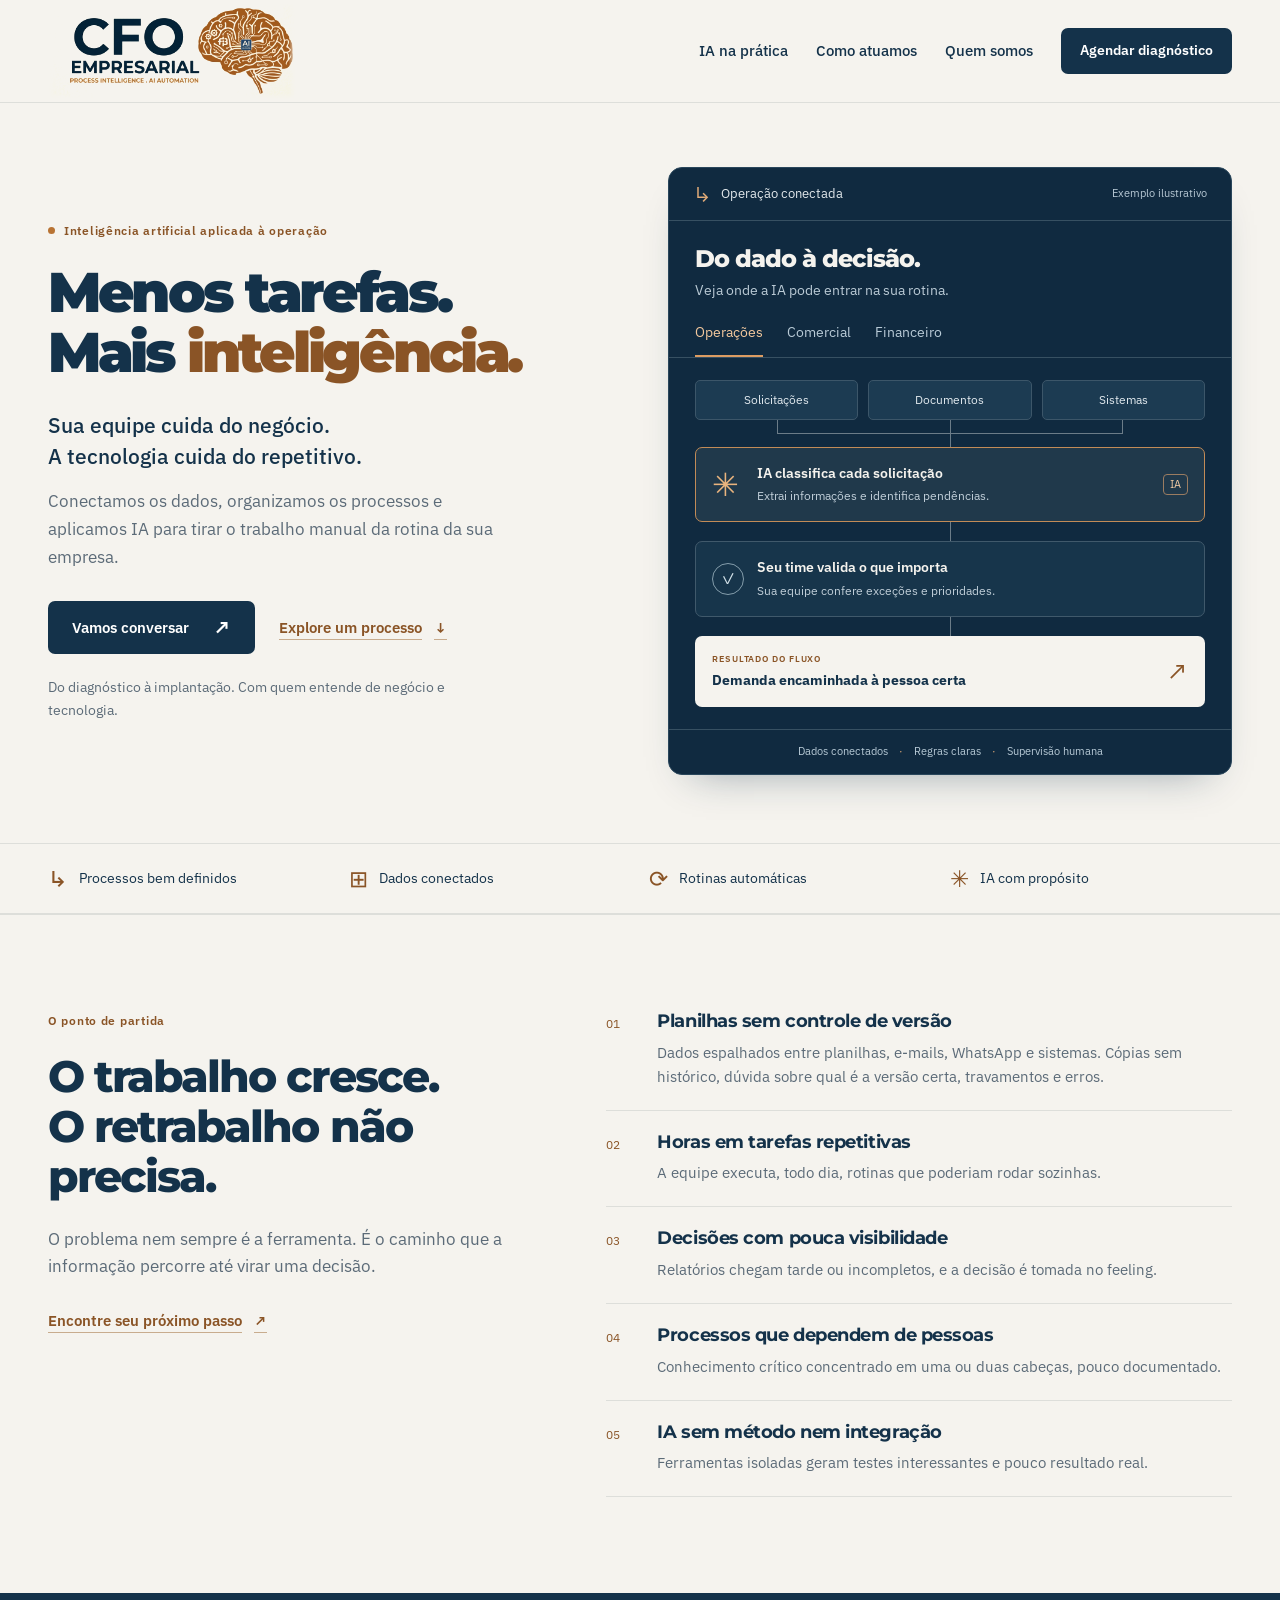
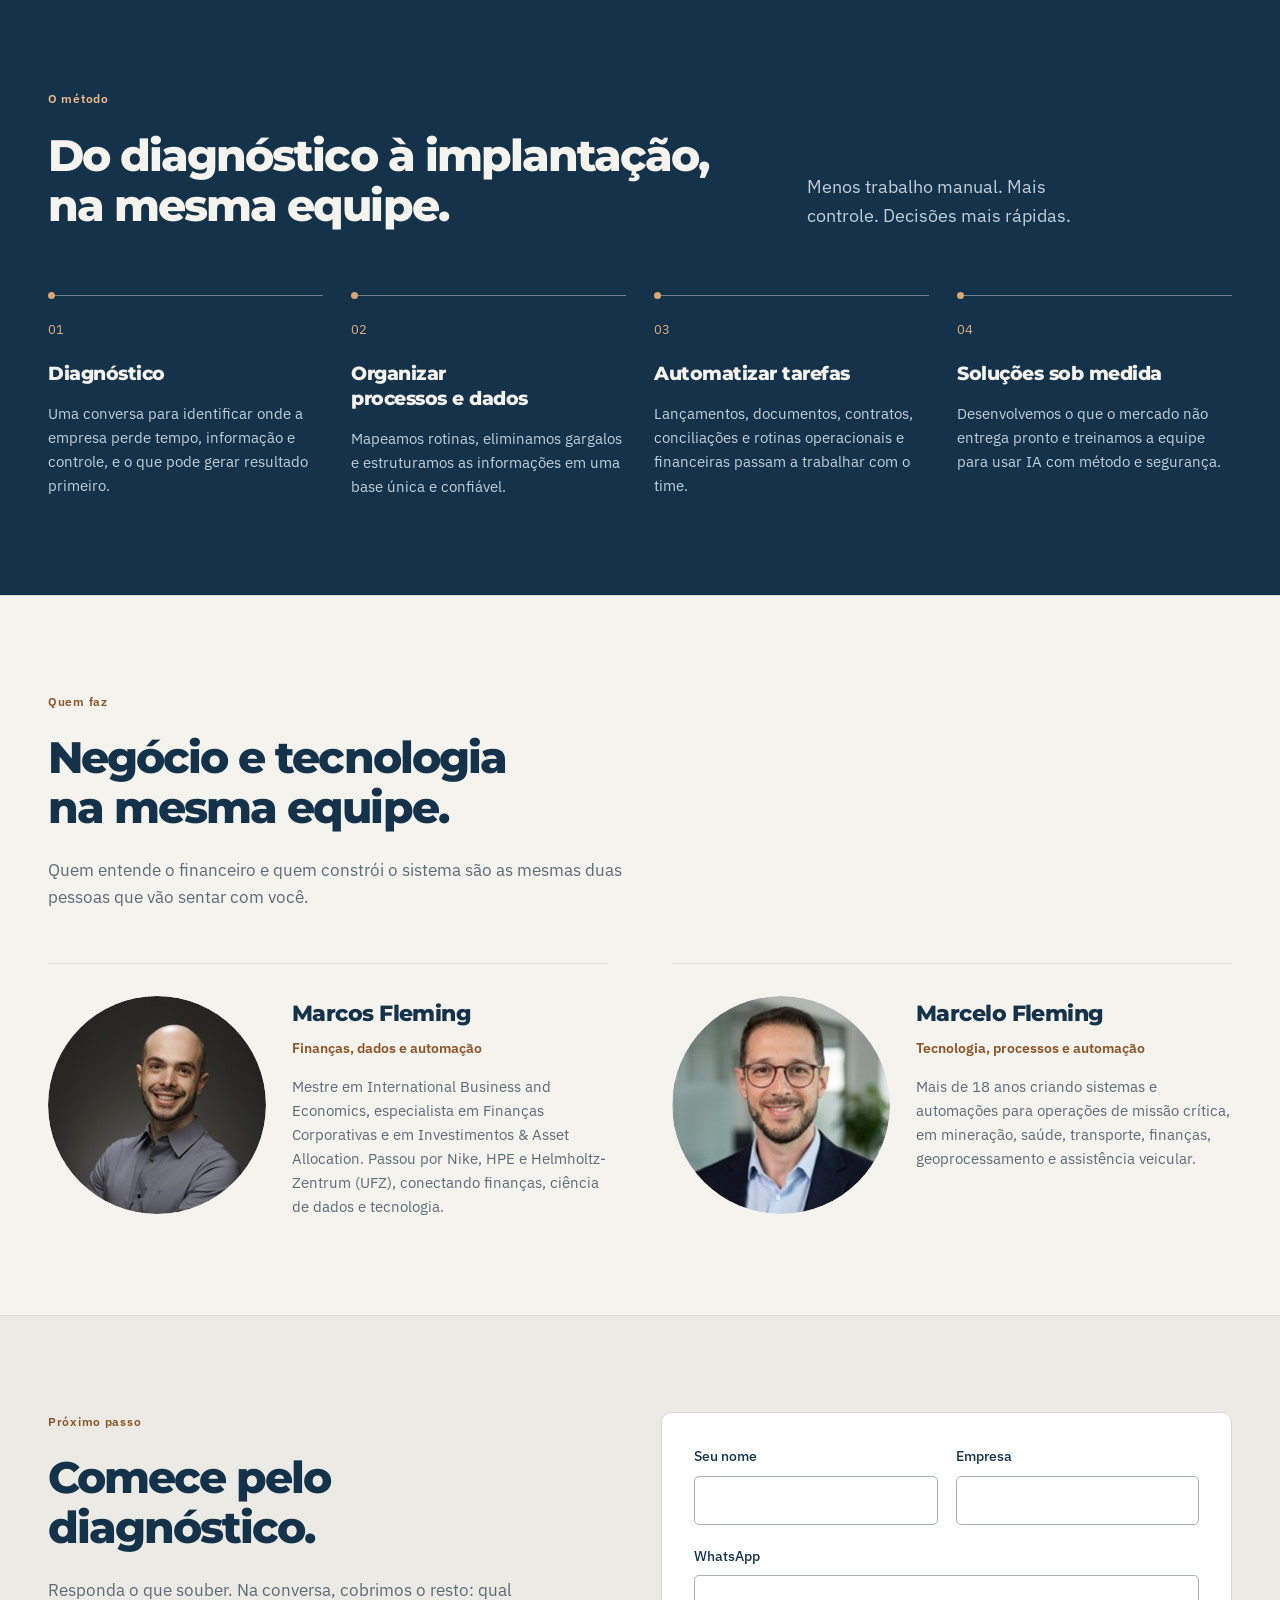
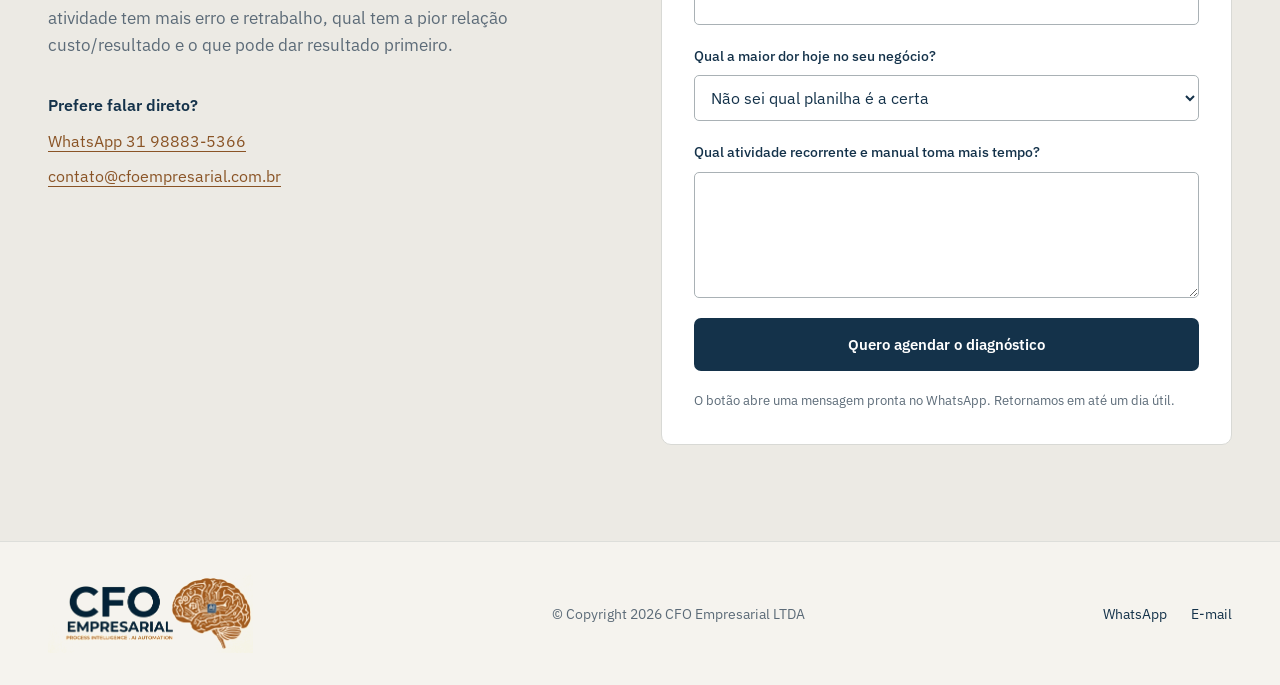
==== index.html @ 2420324d "feat: publica site CFO Empresarial" ====
<!doctype html>
<html lang="pt-BR">
<head>
  <meta charset="utf-8">
  <meta name="viewport" content="width=device-width, initial-scale=1">
  <meta name="description" content="A CFO Empresarial organiza processos, conecta dados e automatiza rotinas para pequenas e médias empresas.">
  <meta name="theme-color" content="#14324A">
  <meta property="og:title" content="CFO Empresarial | Processos, dados e automação">
  <meta property="og:description" content="Uma base única, rotinas automáticas e decisões com dados.">
  <meta property="og:type" content="website">
  <meta property="og:image" content="./assets/og-image.svg">
  <title>CFO Empresarial | Processos, dados e automação</title>
  <link rel="icon" href="./assets/favicon.svg" type="image/svg+xml">
  <link rel="preconnect" href="https://fonts.googleapis.com">
  <link rel="preconnect" href="https://fonts.gstatic.com" crossorigin>
  <link href="https://fonts.googleapis.com/css2?family=Montserrat:wght@600;700;800;900&family=IBM+Plex+Sans:wght@400;500;600;700&display=swap" rel="stylesheet">
  <link rel="stylesheet" href="./design.css?v=20260918">
</head>
<body>
  <a class="skip-link" href="#conteudo">Pular para o conteúdo</a>
  <header class="site-header">
    <div class="container header-inner">
      <a class="brand" href="#topo" aria-label="CFO Empresarial, início">
        <img src="./assets/logo_gemini.jpeg" alt="CFO Empresarial" width="1652" height="640">
      </a>
      <button class="menu-toggle" type="button" aria-expanded="false" aria-controls="site-nav">
        <span class="sr-only">Abrir menu</span><span></span><span></span>
      </button>
      <nav id="site-nav" class="site-nav" aria-label="Navegação principal">
        <a href="#aplicacoes">IA na prática</a>
        <a href="#como">Como atuamos</a>
        <a href="#quem">Quem somos</a>
        <a class="button button-small" href="#diagnostico">Agendar diagnóstico</a>
      </nav>
    </div>
  </header>

  <main id="conteudo">
    <section id="topo" class="hero section-pad">
      <div class="container hero-grid">
        <div class="hero-copy reveal">
          <p class="eyebrow"><span class="signal" aria-hidden="true"></span> Inteligência artificial aplicada à operação</p>
          <h1>Menos tarefas.<br>Mais <span>inteligência.</span></h1>
          <p class="hero-lede">Sua equipe cuida do negócio.<br>A tecnologia cuida do repetitivo.</p>
          <p class="hero-text">Conectamos os dados, organizamos os processos e aplicamos IA para tirar o trabalho manual da rotina da sua empresa.</p>
          <div class="hero-actions">
            <a class="button" href="#diagnostico">Vamos conversar <span aria-hidden="true">↗</span></a>
            <a class="text-link" href="#aplicacoes">Explore um processo <span aria-hidden="true">↓</span></a>
          </div>
          <p class="microcopy">Do diagnóstico à implantação. Com quem entende de negócio e tecnologia.</p>
        </div>
        <section id="aplicacoes" class="workflow" aria-labelledby="workflow-title">
          <div class="workflow-top"><span class="workflow-symbol" aria-hidden="true">↳</span><span>Operação conectada</span><span class="demo-label">Exemplo ilustrativo</span></div>
          <div class="workflow-heading"><h2 id="workflow-title">Do dado à decisão.</h2><p>Veja onde a IA pode entrar na sua rotina.</p></div>
          <div class="workflow-tabs" role="tablist" aria-label="Exemplos de aplicação">
            <button type="button" role="tab" id="tab-operacoes" aria-selected="true" aria-controls="workflow-panel" data-scenario="operacoes">Operações</button>
            <button type="button" role="tab" id="tab-comercial" aria-selected="false" aria-controls="workflow-panel" tabindex="-1" data-scenario="comercial">Comercial</button>
            <button type="button" role="tab" id="tab-financeiro" aria-selected="false" aria-controls="workflow-panel" tabindex="-1" data-scenario="financeiro">Financeiro</button>
          </div>
          <div id="workflow-panel" role="tabpanel" aria-labelledby="tab-operacoes" tabindex="0">
            <div class="workflow-inputs"><span data-source="0">Solicitações</span><span data-source="1">Documentos</span><span data-source="2">Sistemas</span></div>
            <div class="flow-join" aria-hidden="true"><span></span><span></span><span></span></div>
            <div class="ai-stage"><span class="stage-icon" aria-hidden="true">✳</span><div><strong data-demo="action">IA classifica cada solicitação</strong><p data-demo="detail">Extrai informações e identifica pendências.</p></div><span class="stage-badge">IA</span></div>
            <div class="flow-line" aria-hidden="true"></div>
            <div class="review-stage"><span class="review-icon" aria-hidden="true">✓</span><div><strong>Seu time valida o que importa</strong><p data-demo="review">Sua equipe confere exceções e prioridades.</p></div></div>
            <div class="flow-line" aria-hidden="true"></div>
            <div class="result-stage"><div><span>RESULTADO DO FLUXO</span><strong data-demo="result">Demanda encaminhada à pessoa certa</strong></div><span aria-hidden="true">↗</span></div>
          </div>
          <p class="workflow-foot">Dados conectados <span>·</span> Regras claras <span>·</span> Supervisão humana</p>
        </section>
      </div>
    </section>

    <div class="principles" aria-label="Pilares da CFO Empresarial">
      <div class="container principles-grid">
        <span><b>↳</b> Processos bem definidos</span><span><b>⊞</b> Dados conectados</span><span><b>⟳</b> Rotinas automáticas</span><span><b>✳</b> IA com propósito</span>
      </div>
    </div>

    <section id="problema" class="section-pad section-rule">
      <div class="container problem-grid">
        <div class="section-intro reveal"><p class="eyebrow">O ponto de partida</p><h2>O trabalho cresce.<br>O retrabalho não precisa.</h2><p>O problema nem sempre é a ferramenta. É o caminho que a informação percorre até virar uma decisão.</p><a class="text-link" href="#diagnostico">Encontre seu próximo passo <span aria-hidden="true">↗</span></a></div>
        <div class="problem-list">
          <article class="problem-item reveal"><span>01</span><div><h3>Planilhas sem controle de versão</h3><p>Dados espalhados entre planilhas, e-mails, WhatsApp e sistemas. Cópias sem histórico, dúvida sobre qual é a versão certa, travamentos e erros.</p></div></article>
          <article class="problem-item reveal"><span>02</span><div><h3>Horas em tarefas repetitivas</h3><p>A equipe executa, todo dia, rotinas que poderiam rodar sozinhas.</p></div></article>
          <article class="problem-item reveal"><span>03</span><div><h3>Decisões com pouca visibilidade</h3><p>Relatórios chegam tarde ou incompletos, e a decisão é tomada no feeling.</p></div></article>
          <article class="problem-item reveal"><span>04</span><div><h3>Processos que dependem de pessoas</h3><p>Conhecimento crítico concentrado em uma ou duas cabeças, pouco documentado.</p></div></article>
          <article class="problem-item reveal"><span>05</span><div><h3>IA sem método nem integração</h3><p>Ferramentas isoladas geram testes interessantes e pouco resultado real.</p></div></article>
        </div>
      </div>
    </section>

    <section id="como" class="process-section section-pad">
      <div class="container">
        <div class="process-heading reveal"><div><p class="eyebrow eyebrow-light">O método</p><h2>Do diagnóstico à implantação, na mesma equipe.</h2></div><p>Menos trabalho manual. Mais controle. Decisões mais rápidas.</p></div>
        <div class="process-grid">
          <article class="process-card reveal"><span>01</span><h3>Diagnóstico</h3><p>Uma conversa para identificar onde a empresa perde tempo, informação e controle, e o que pode gerar resultado primeiro.</p></article>
          <article class="process-card reveal"><span>02</span><h3>Organizar processos e dados</h3><p>Mapeamos rotinas, eliminamos gargalos e estruturamos as informações em uma base única e confiável.</p></article>
          <article class="process-card reveal"><span>03</span><h3>Automatizar tarefas</h3><p>Lançamentos, documentos, contratos, conciliações e rotinas operacionais e financeiras passam a trabalhar com o time.</p></article>
          <article class="process-card reveal"><span>04</span><h3>Soluções sob medida</h3><p>Desenvolvemos o que o mercado não entrega pronto e treinamos a equipe para usar IA com método e segurança.</p></article>
        </div>
      </div>
    </section>

    <section id="quem" class="section-pad section-rule">
      <div class="container people-section">
        <div class="section-intro reveal"><p class="eyebrow">Quem faz</p><h2>Negócio e tecnologia na mesma equipe.</h2><p>Quem entende o financeiro e quem constrói o sistema são as mesmas duas pessoas que vão sentar com você.</p></div>
        <div class="people-grid">
          <article class="person-card reveal"><img src="./assets/marcos.jpg" alt="Marcos Fleming" width="218" height="218" loading="lazy"><div><h3>Marcos Fleming</h3><p class="person-role">Finanças, dados e automação</p><p>Mestre em International Business and Economics, especialista em Finanças Corporativas e em Investimentos &amp; Asset Allocation. Passou por Nike, HPE e Helmholtz-Zentrum (UFZ), conectando finanças, ciência de dados e tecnologia.</p></div></article>
          <article class="person-card reveal reveal-delay"><img src="./assets/marcelo.jpg" alt="Marcelo Fleming" width="218" height="218" loading="lazy"><div><h3>Marcelo Fleming</h3><p class="person-role">Tecnologia, processos e automação</p><p>Mais de 18 anos criando sistemas e automações para operações de missão crítica, em mineração, saúde, transporte, finanças, geoprocessamento e assistência veicular.</p></div></article>
        </div>
      </div>
    </section>

    <section id="diagnostico" class="diagnostic-section section-pad">
      <div class="container diagnostic-grid">
        <div class="diagnostic-copy reveal"><p class="eyebrow">Próximo passo</p><h2>Comece pelo diagnóstico.</h2><p>Responda o que souber. Na conversa, cobrimos o resto: qual atividade tem mais erro e retrabalho, qual tem a pior relação custo/resultado e o que pode dar resultado primeiro.</p><div class="direct-contact"><p>Prefere falar direto?</p><a href="https://wa.me/5531988835366">WhatsApp 31 98883-5366</a><a href="mailto:contato@cfoempresarial.com.br">contato@cfoempresarial.com.br</a></div></div>
        <noscript><p class="nojs-contact">Para agendar seu diagnóstico, <a class="text-link" href="https://wa.me/5531988835366">fale diretamente pelo WhatsApp ↗</a>.</p></noscript>
        <form id="diagnostic-form" class="diagnostic-form reveal" data-whatsapp="5531988835366" novalidate>
          <div class="form-row"><label>Seu nome<input name="nome" type="text" autocomplete="name" required></label><label>Empresa<input name="empresa" type="text" autocomplete="organization"></label></div>
          <label>WhatsApp<input name="whatsapp" type="tel" autocomplete="tel"></label>
          <label>Qual a maior dor hoje no seu negócio?<select name="dor"><option>Não sei qual planilha é a certa</option><option>Relatório chega tarde ou incompleto</option><option>Muita gente fazendo tarefa repetitiva</option><option>Tudo depende de uma ou duas pessoas</option><option>Testamos IA e não deu em nada</option><option>Outra</option></select></label>
          <label>Qual atividade recorrente e manual toma mais tempo?<textarea name="rotina" rows="4" required></textarea></label>
          <button class="button" type="submit">Quero agendar o diagnóstico</button>
          <p class="form-note">O botão abre uma mensagem pronta no WhatsApp. Retornamos em até um dia útil.</p><p class="form-status" role="status" aria-live="polite"></p>
        </form>
      </div>
    </section>
  </main>

  <footer class="site-footer"><div class="container footer-inner"><a class="footer-brand" href="#topo"><img src="./assets/logo_gemini.jpeg" alt="CFO Empresarial" width="420" height="180"></a><div><p>© Copyright 2026 CFO Empresarial LTDA</p></div><div class="footer-links"><a href="https://wa.me/5531988835366">WhatsApp</a><a href="mailto:contato@cfoempresarial.com.br">E-mail</a></div></div></footer>
  <script src="./script.js?v=20260918" defer></script>
</body>
</html>
---- design.css ----
/* CFO Empresarial — processos visíveis, IA aplicada. Rolagem nativa. */
:root {
  --navy: #14324a;
  --navy-deep: #102a40;
  --copper: #b87333;
  --copper-dark: #8a5426;
  --paper: #f5f3ee;
  --white: #ffffff;
  --slate: #5c6b78;
  --line: #dddeda;
  --display: 'Montserrat', Arial, sans-serif;
  --body: 'IBM Plex Sans', Arial, sans-serif;
}
* { box-sizing: border-box; }
html { scroll-padding-top: 112px; scroll-behavior: auto; }
body { margin: 0; color: var(--navy); background: var(--paper); font: 16px/1.6 var(--body); -webkit-font-smoothing: antialiased; }
button, input, select, textarea { font: inherit; }
button, a { -webkit-tap-highlight-color: transparent; }
a { color: inherit; text-decoration: none; }
button { cursor: pointer; }
img { display: block; max-width: 100%; }
h1, h2, h3, p { margin: 0; }
h1, h2, h3 { font-family: var(--display); font-weight: 800; letter-spacing: -.045em; line-height: 1.15; text-wrap: balance; }
h2 { font-size: clamp(30px, 3.4vw, 44px); }
h3 { font-size: 20px; letter-spacing: -.025em; }
button:focus-visible, a:focus-visible, [tabindex]:focus-visible { outline: 3px solid var(--copper); outline-offset: 5px; }
::selection { background: #e6c7a6; color: var(--navy); }
.container { width: min(1240px, calc(100% - 96px)); margin-inline: auto; }
.section-pad { padding-block: 96px; }
.section-rule { border-top: 1px solid var(--line); }
.sr-only { position: absolute; width: 1px; height: 1px; padding: 0; margin: -1px; overflow: hidden; clip-path: inset(50%); white-space: nowrap; border: 0; }
.skip-link { position: fixed; top: 8px; left: 16px; z-index: 100; padding: 10px 16px; background: var(--navy); color: white; transform: translateY(-150%); }
.skip-link:focus { transform: none; }
.eyebrow { display: flex; align-items: center; gap: 9px; color: var(--copper-dark); font-size: 12px; font-weight: 600; letter-spacing: .06em; margin-bottom: 22px; }
.signal { width: 7px; height: 7px; background: var(--copper); border-radius: 50%; flex: 0 0 auto; }
.site-header { position: sticky; top: 0; z-index: 20; background: var(--paper); border-bottom: 1px solid var(--line); }
.header-inner { display: flex; align-items: center; justify-content: space-between; gap: 24px; min-height: 102px; }
.brand { display: block; flex: 0 0 248px; width: 248px; }
/* Integra o fundo claro do JPEG ao papel sem acrescentar moldura. */
.brand img { width: 100%; height: auto; mix-blend-mode: multiply; filter: brightness(1.075) contrast(1.12); mask-image: linear-gradient(to right, transparent, #000 4%, #000 97%, transparent), linear-gradient(to bottom, transparent, #000 5%, #000 94%, transparent); mask-composite: intersect; }
.site-nav { display: flex; gap: 28px; align-items: center; font-size: 15px; font-weight: 500; }
.site-nav a:not(.button):hover { color: var(--copper-dark); }
.button { display: inline-flex; align-items: center; justify-content: center; gap: 24px; padding: 15px 23px; min-height: 52px; background: var(--navy); color: var(--white); border: 1px solid transparent; border-radius: 7px; font-size: 15px; font-weight: 600; line-height: 1.4; }
.button:hover { background: var(--copper-dark); }
.button:active { transform: translateY(1px); }
.button-small { min-height: 44px; padding: 12px 18px; font-size: 14px; }
.button > span { font-size: 21px; line-height: 1; }
.text-link { display: inline-flex; align-items: center; gap: 12px; color: var(--copper-dark); font-weight: 600; font-size: 15px; text-decoration: underline; text-underline-offset: 6px; text-decoration-color: #c8ac8e; }
.text-link:hover { text-decoration-color: currentColor; }
.menu-toggle { display: none; background: none; border: 0; width: 44px; height: 44px; padding: 10px; }
.menu-toggle > span:not(.sr-only) { display: block; height: 2px; background: var(--navy); margin-block: 6px; }
.hero { padding-block: 64px 68px; }
.hero-grid { display: grid; grid-template-columns: 1fr 1fr; align-items: center; gap: 56px; }
.hero-copy { padding-block: 12px; }
.hero h1 { font-size: clamp(40px, 4.35vw, 62px); line-height: 1.08; font-weight: 900; letter-spacing: -.06em; }
.hero h1 span { color: var(--copper-dark); }
.hero-lede { margin-top: 28px; font-size: 21px; line-height: 1.45; font-weight: 500; }
.hero-text { margin-top: 16px; max-width: 470px; color: var(--slate); font-size: 17px; line-height: 1.65; }
.hero-actions { display: flex; align-items: center; gap: 24px; flex-wrap: wrap; margin-top: 30px; }
.microcopy { margin-top: 22px; max-width: 410px; color: var(--slate); font-size: 14px; }
.workflow { background: var(--navy-deep); color: #f5f3ee; border: 1px solid #29465b; border-radius: 14px; box-shadow: 0 20px 40px -24px #14324a70; overflow: hidden; }
.workflow-top { display: flex; gap: 10px; align-items: center; padding: 15px 24px; border-bottom: 1px solid #375062; font-size: 13px; color: #e3e9ec; }
.workflow-symbol { font-size: 22px; color: #e2ac78; line-height: 1; }
.demo-label { margin-left: auto; font-size: 11px; color: #b8c9d5; }
.workflow-heading { padding: 24px 26px 20px; }
.workflow-heading h2 { font-size: 24px; letter-spacing: -.04em; }
.workflow-heading p { color: #bacad5; font-size: 14px; margin-top: 6px; }
.workflow-tabs { display: flex; border-bottom: 1px solid #375062; padding-inline: 26px; gap: 24px; }
.workflow-tabs button { color: #b9cbd7; padding: 0 0 12px; background: transparent; border: 0; border-bottom: 2px solid transparent; font-size: 14px; }
.workflow-tabs button:hover { color: white; }
.workflow-tabs [aria-selected='true'] { color: #f4c99e; border-bottom-color: #dc9c62; }
.workflow-tabs button:focus-visible { outline-offset: -2px; }
#workflow-panel { padding: 22px 26px; }
.workflow-inputs { display: grid; grid-template-columns: repeat(3, minmax(0, 1fr)); gap: 10px; }
.workflow-inputs span { padding: 9px 5px; background: #1c3b52; border: 1px solid #3c5669; border-radius: 5px; text-align: center; color: #e1e9ee; font-size: 12px; }
.flow-join { position: relative; height: 27px; margin-inline: 16%; display: flex; justify-content: space-between; }
.flow-join::after { position: absolute; content: ''; top: 13px; left: 0; right: 0; height: 1px; background: #6b7c88; }
.flow-join span { width: 1px; height: 14px; background: #6b7c88; }
.flow-join span:nth-child(2) { height: 27px; }
.ai-stage, .review-stage { display: flex; align-items: center; gap: 13px; padding: 16px; border-radius: 7px; }
.ai-stage { border: 1px solid #c28b57; background: #20394b; }
.stage-icon { flex: 0 0 32px; font-size: 32px; color: #e9b47e; line-height: 1; }
.ai-stage strong, .review-stage strong { font-size: 14px; font-weight: 600; line-height: 1.4; display: block; }
.ai-stage p, .review-stage p { font-size: 12px; color: #c1cfd9; line-height: 1.5; margin-top: 4px; }
.stage-badge { margin-left: auto; color: #f1cba4; border: 1px solid #9a7c61; border-radius: 4px; padding: 1px 6px; font-size: 11px; }
.flow-line { width: 1px; height: 19px; background: #6b7c88; margin-inline: auto; }
.review-stage { border: 1px solid #40596b; background: #17354b; }
.review-icon { display: grid; place-items: center; flex: 0 0 32px; height: 32px; border-radius: 50%; border: 1px solid #849dab; color: #d3e2e9; font-size: 16px; }
.result-stage { display: flex; align-items: center; justify-content: space-between; gap: 12px; padding: 15px 17px; background: var(--paper); color: var(--navy); border-radius: 7px; }
.result-stage div > span { display: block; font-size: 9px; letter-spacing: .1em; font-weight: 600; color: var(--copper-dark); margin-bottom: 5px; }
.result-stage strong { display: block; font-size: 14px; line-height: 1.4; }
.result-stage > span { color: var(--copper-dark); font-size: 26px; }
.workflow-foot { border-top: 1px solid #375062; padding: 13px 20px; text-align: center; color: #b8cbd7; font-size: 11px; }
.workflow-foot span { padding-inline: 8px; color: #dba775; }
.principles { border-block: 1px solid var(--line); }
.principles-grid { display: grid; grid-template-columns: repeat(4, 1fr); gap: 18px; padding-block: 23px; font-size: 14px; }
.principles-grid span { display: flex; gap: 11px; align-items: center; }
.principles-grid b { color: var(--copper-dark); font-size: 23px; font-weight: 500; line-height: 1; }
.problem-grid { display: grid; grid-template-columns: .85fr 1.15fr; gap: 96px; }
.section-intro > p:last-of-type { color: var(--slate); margin-top: 24px; font-size: 17px; max-width: 580px; }
.section-intro .text-link { margin-top: 28px; }
.problem-list { display: grid; }
.problem-item { display: grid; grid-template-columns: 35px 1fr; gap: 16px; padding-block: 21px; border-bottom: 1px solid var(--line); }
.problem-item:first-child { padding-top: 0; }
.problem-item > span { color: var(--copper-dark); font-size: 12px; margin-top: 3px; }
.problem-item h3 { font-size: 18px; font-weight: 700; }
.problem-item p { color: var(--slate); font-size: 15px; margin-top: 9px; }
.process-section { background: var(--navy); color: var(--paper); }
.process-heading { display: grid; grid-template-columns: 1.6fr 1fr; gap: 80px; align-items: end; }
.process-heading h2 { max-width: 670px; }
.eyebrow-light { color: #edba88; }
.process-heading > p { color: #c0cfd9; max-width: 290px; font-size: 18px; }
.process-grid { display: grid; grid-template-columns: repeat(4, 1fr); gap: 28px; margin-top: 64px; }
.process-card { position: relative; border-top: 1px solid #6d7f8b; padding-top: 24px; }
.process-card::before { content: ''; position: absolute; top: -4px; left: 0; width: 7px; height: 7px; border-radius: 50%; background: #d8a573; }
.process-card > span { display: block; color: #e2ad7c; font-size: 13px; margin-bottom: 22px; }
.process-card h3 { font-size: 19px; line-height: 1.3; }
.process-card p { color: #c0cfd9; font-size: 15px; margin-top: 15px; }
.people-section > .section-intro { max-width: 690px; }
.people-grid { display: grid; grid-template-columns: repeat(2, minmax(0, 1fr)); gap: 64px; margin-top: 52px; }
.person-card { display: grid; grid-template-columns: 218px 1fr; align-items: start; gap: 26px; border-top: 1px solid var(--line); padding-top: 32px; }
.person-card img { width: 218px; height: auto; aspect-ratio: 1; border-radius: 50%; object-fit: contain; }
.person-card h3 { font-size: 22px; margin-top: 5px; }
.person-role { color: var(--copper-dark); font-size: 14px; font-weight: 600; margin-top: 10px; }
.person-card div > p:last-child { color: var(--slate); font-size: 15px; margin-top: 16px; }
.diagnostic-section { background: #eceae4; border-top: 1px solid var(--line); }
.diagnostic-grid { display: grid; grid-template-columns: .9fr 1fr; gap: 100px; align-items: start; }
.diagnostic-copy h2 { max-width: 400px; }
.diagnostic-copy > p:not(.eyebrow) { font-size: 17px; color: var(--slate); margin-top: 24px; }
.direct-contact { display: flex; flex-direction: column; gap: 10px; margin-top: 34px; }
.direct-contact p { font-weight: 600; }
.direct-contact a { width: fit-content; color: var(--copper-dark); text-decoration: underline; text-underline-offset: 4px; overflow-wrap: anywhere; }
.diagnostic-form { padding: 32px; background: white; border: 1px solid #d8d9d5; border-radius: 10px; display: flex; flex-direction: column; gap: 20px; }
.form-row { display: grid; grid-template-columns: repeat(2, minmax(0, 1fr)); gap: 18px; }
.diagnostic-form label { display: flex; flex-direction: column; gap: 8px; font-size: 14px; font-weight: 500; }
.diagnostic-form input, .diagnostic-form textarea, .diagnostic-form select { width: 100%; min-width: 0; padding: 11px 12px; border: 1px solid #a9b1b5; border-radius: 5px; background: white; color: var(--navy); font-size: 16px; font-weight: 400; }
.diagnostic-form textarea { resize: vertical; }
.diagnostic-form input:focus-visible, .diagnostic-form textarea:focus-visible, .diagnostic-form select:focus-visible { outline: 2px solid var(--copper-dark); outline-offset: 2px; }
.form-note, .form-status { color: var(--slate); font-size: 13px; }
.form-status:empty { display: none; }
.form-status.is-error { color: #91382e; }
.form-status.is-success { color: var(--navy); }
html:not(.has-js) .diagnostic-form, html:not(.has-js) .workflow-tabs { display: none; }
.nojs-contact { padding: 24px; border: 1px solid var(--line); border-radius: 8px; background: white; }
.site-footer { border-top: 1px solid var(--line); padding-block: 32px; background: var(--paper); }
.footer-inner { display: flex; align-items: center; justify-content: space-between; gap: 32px; font-size: 14px; color: var(--slate); }
.footer-brand { width: 205px; flex: 0 0 205px; }
.footer-brand img { width: 100%; height: auto; mix-blend-mode: multiply; filter: brightness(1.075) contrast(1.12); }
.footer-links { display: flex; gap: 24px; color: var(--navy); }
.footer-links a:hover { text-decoration: underline; }
/* Conteúdo visível mesmo quando JavaScript não carrega. */
.reveal { opacity: 1; transform: none; }
@media (max-width: 1120px) {
  .container { width: calc(100% - 64px); }
  .site-nav { gap: 20px; }
  .brand { flex-basis: 220px; width: 220px; }
  .hero-grid { gap: 32px; }
  .hero h1 { font-size: 46px; }
  .hero-actions { gap: 20px; }
  .problem-grid, .diagnostic-grid { gap: 52px; }
  .people-grid { gap: 40px; }
  .person-card { grid-template-columns: 1fr; }
  .person-card img { width: 218px; }
}
@media (max-width: 900px) {
  .header-inner { min-height: 88px; }
  html { scroll-padding-top: 104px; }
  .section-pad { padding-block: 72px; }
  .hero-grid { grid-template-columns: 1fr; gap: 40px; }
  .hero h1 { font-size: clamp(42px, 7vw, 64px); }
  .hero-copy { max-width: 660px; }
  .hero-text { max-width: 550px; }
  .workflow { width: 100%; max-width: 640px; }
  .principles-grid { grid-template-columns: repeat(2, 1fr); }
  .problem-grid { grid-template-columns: 1fr; gap: 42px; }
  .process-heading { grid-template-columns: 1fr; gap: 24px; }
  .process-heading > p { max-width: 100%; }
  .process-grid { grid-template-columns: repeat(2, 1fr); gap: 40px 32px; margin-top: 48px; }
  .diagnostic-grid { grid-template-columns: 1fr; }
  .diagnostic-copy { max-width: 640px; }
  .has-js .menu-toggle { display: block; }
  .site-nav { display: flex; flex-wrap: wrap; font-size: 14px; }
  .has-js .site-nav { position: absolute; top: 100%; right: 0; left: 0; padding: 20px 32px; background: var(--paper); border-bottom: 1px solid var(--line); box-shadow: 0 12px 18px #14324a0c; display: none; }
  .has-js .site-nav.is-open { display: flex; }
  .has-js .site-nav a { min-height: 44px; display: flex; align-items: center; }
  .footer-inner { flex-wrap: wrap; }
}
@media (max-width: 560px) {
  .container { width: calc(100% - 40px); }
  .section-pad { padding-block: 52px; }
  .header-inner { min-height: 80px; gap: 12px; }
  .brand { width: 195px; flex-basis: 195px; }
  html { scroll-padding-top: 96px; }
  .hero h1 { font-size: clamp(35px, 8.9vw, 48px); }
  .eyebrow { font-size: 11px; letter-spacing: .02em; margin-bottom: 20px; }
  .hero-lede { font-size: 19px; margin-top: 22px; }
  .hero-text { font-size: 16px; }
  .hero-actions { align-items: flex-start; flex-direction: column; }
  .microcopy { font-size: 13px; }
  .workflow-top { padding: 14px 16px; font-size: 12px; gap: 6px; }
  .demo-label { font-size: 10px; }
  .workflow-heading { padding: 22px 18px 20px; }
  .workflow-heading h2 { font-size: 23px; }
  .workflow-tabs { padding-inline: 18px; gap: 21px; }
  .workflow-tabs button { font-size: 13px; }
  #workflow-panel { padding: 20px 16px; }
  .workflow-inputs { gap: 6px; }
  .workflow-inputs span { font-size: 11px; }
  .ai-stage, .review-stage { padding: 13px 10px; gap: 10px; }
  .stage-badge { display: none; }
  .workflow-foot { font-size: 10px; padding-inline: 8px; }
  .workflow-foot span { padding-inline: 4px; }
  .principles-grid { gap: 16px 10px; font-size: 12px; }
  .principles-grid span { gap: 7px; }
  .principles-grid b { font-size: 20px; }
  .problem-item { grid-template-columns: 24px 1fr; gap: 10px; }
  .process-grid, .people-grid { grid-template-columns: 1fr; }
  .people-grid { gap: 40px; margin-top: 32px; }
  .person-card { gap: 22px; }
  .person-card img { width: 218px; }
  .diagnostic-form { padding: 24px 20px; }
  .form-row { grid-template-columns: 1fr; }
  .footer-inner { flex-direction: column; align-items: flex-start; gap: 20px; }
  .footer-brand { flex-basis: auto; }
  .has-js .site-nav { padding: 16px 20px; flex-direction: column; align-items: stretch; gap: 6px; }
}
@media (prefers-reduced-motion: reduce) {
  *, *::before, *::after { animation: none !important; transition: none !important; scroll-behavior: auto !important; }
}
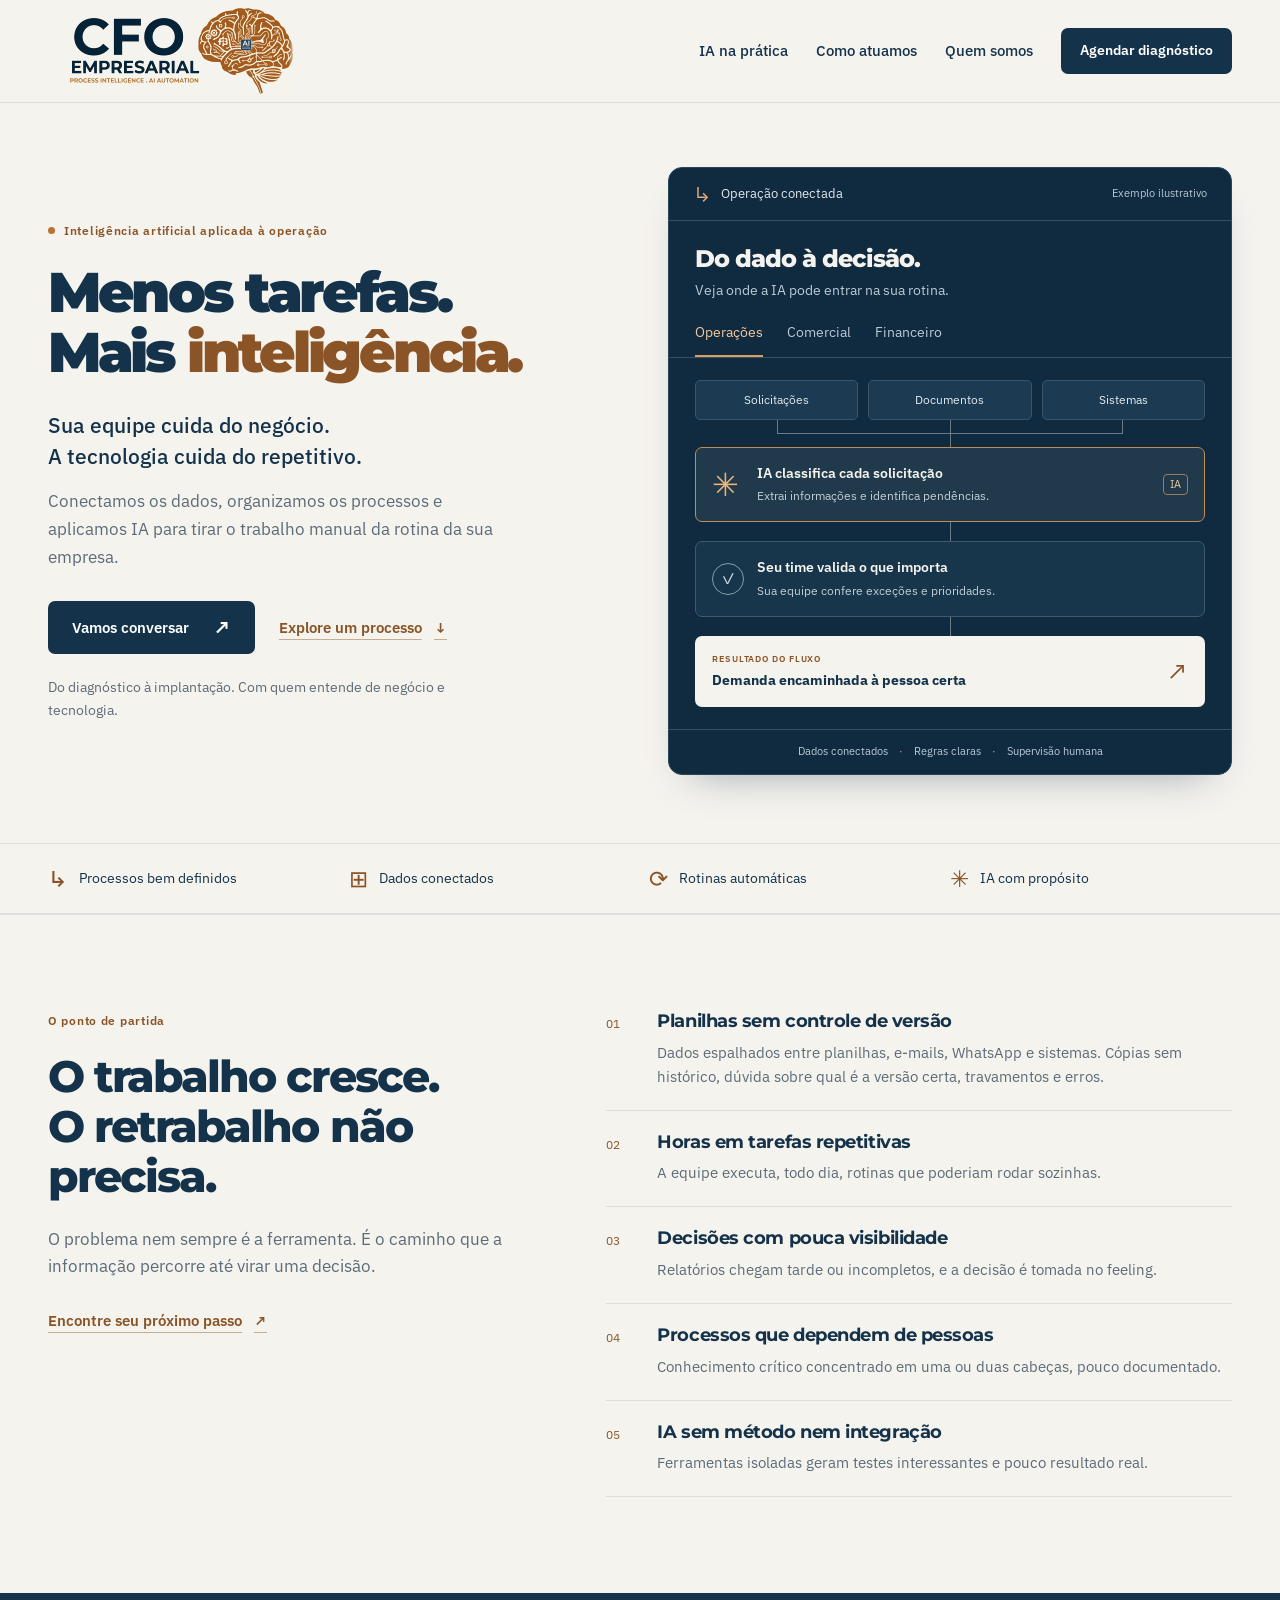
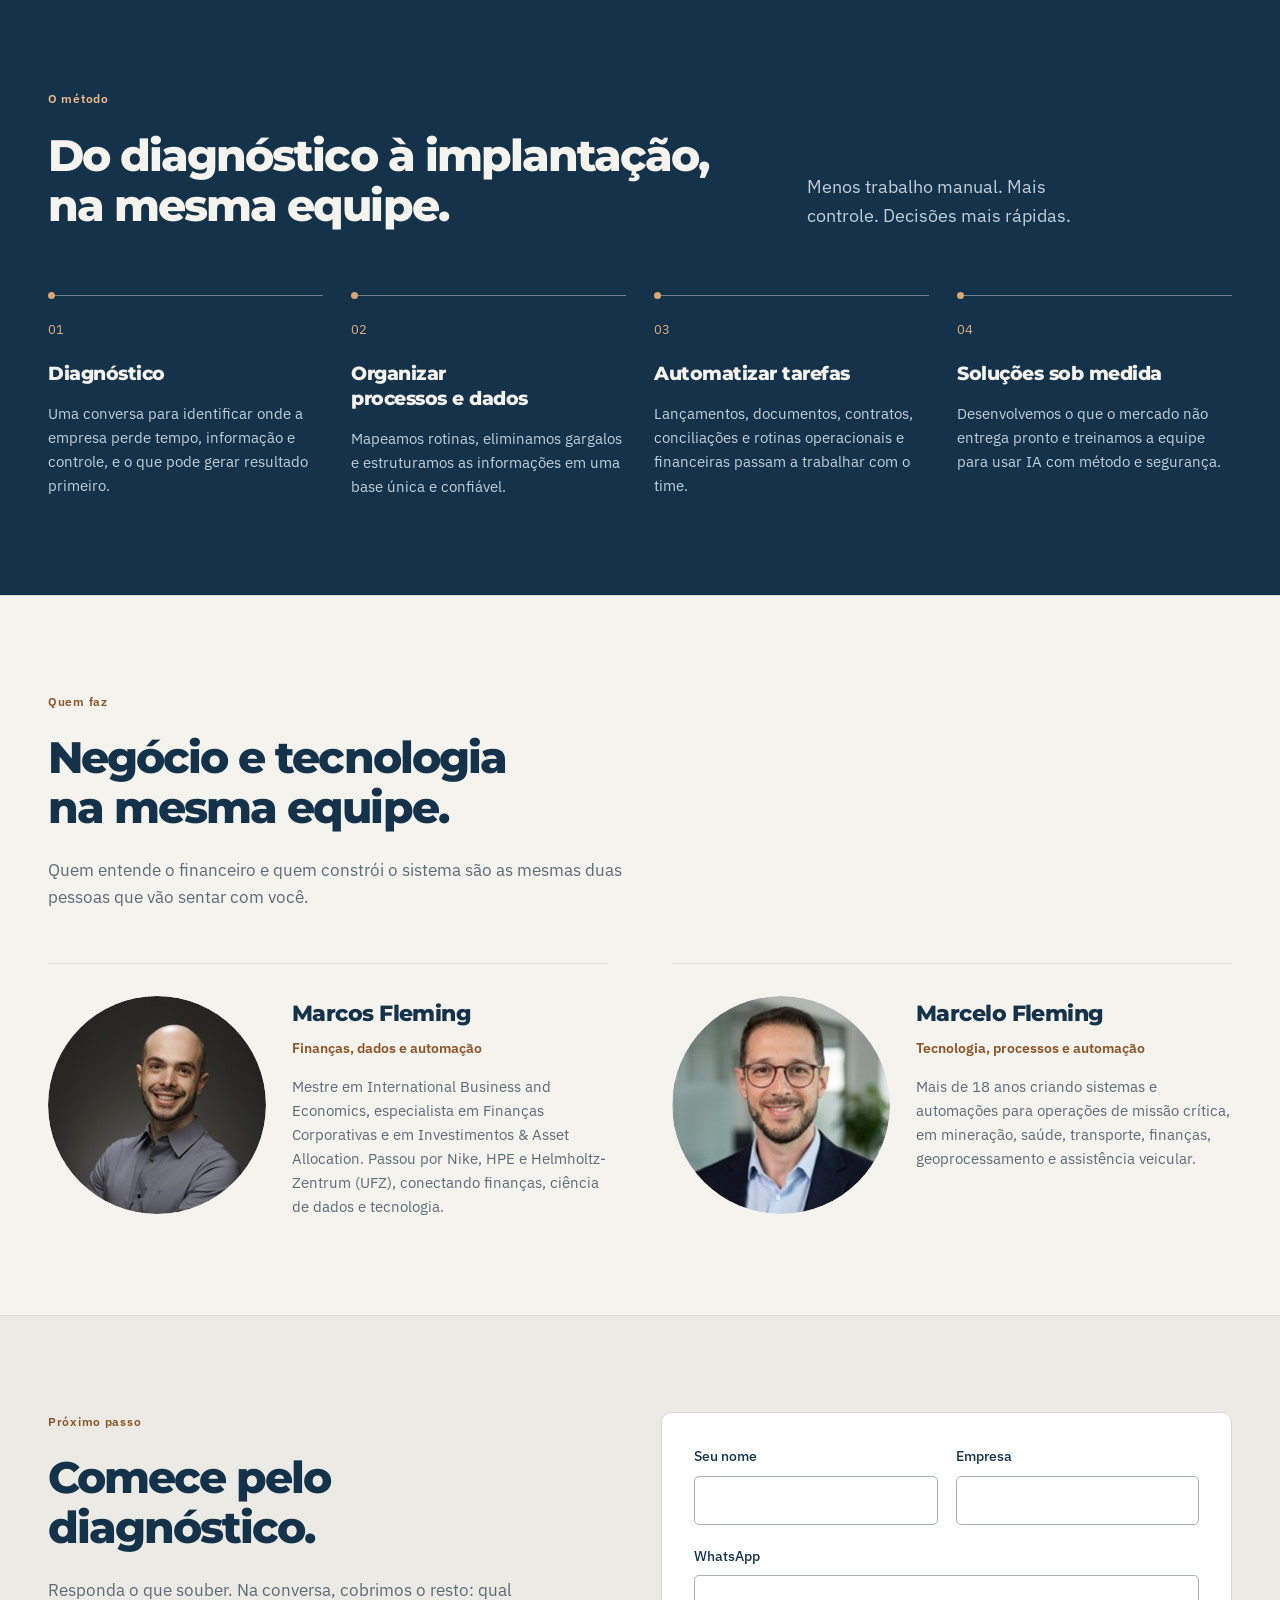
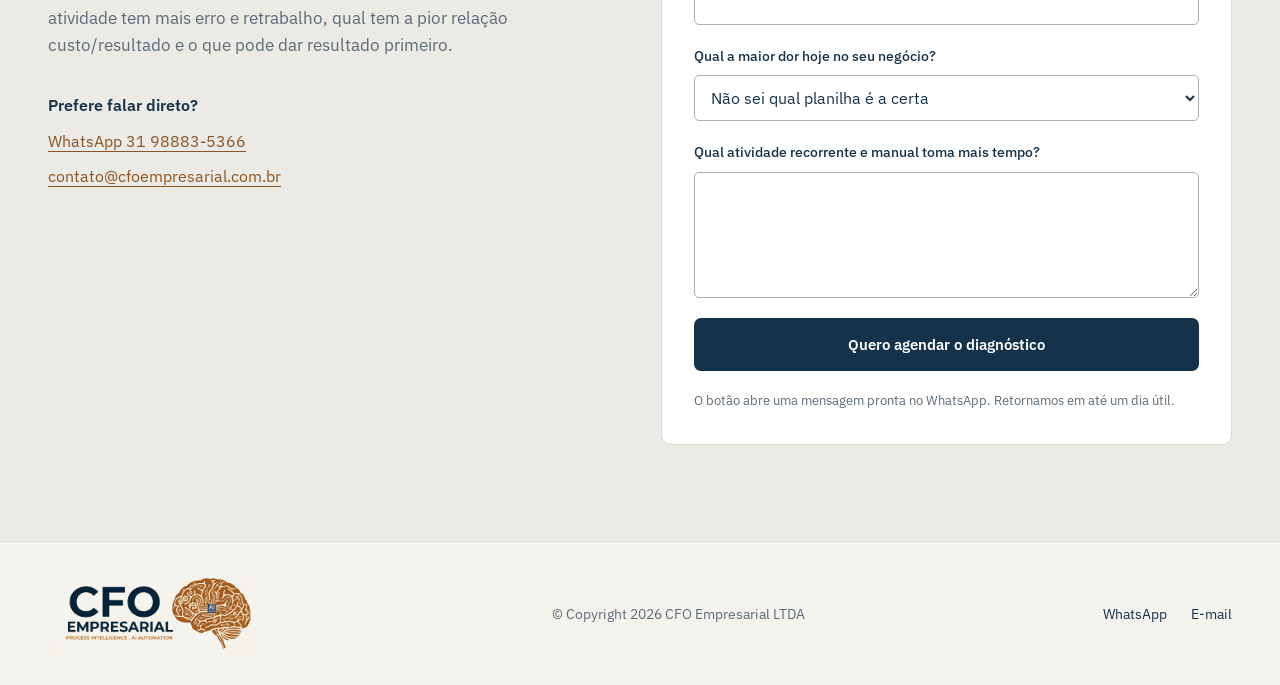
==== commit fac9908b: "fix: versao na URL da logo para furar o cache de 7 dias da borda Co-Authored-By: Claude Fable 5.1 <n" ====
--- a/index.html
+++ b/index.html
@@ -8,20 +8,64 @@
   <meta property="og:title" content="CFO Empresarial | Processos, dados e automação">
   <meta property="og:description" content="Uma base única, rotinas automáticas e decisões com dados.">
   <meta property="og:type" content="website">
-  <meta property="og:image" content="./assets/og-image.svg">
+  <meta property="og:url" content="https://cfoempresarial.com.br/">
+  <meta property="og:site_name" content="CFO Empresarial">
+  <meta property="og:locale" content="pt_BR">
+  <meta property="og:image" content="https://cfoempresarial.com.br/assets/og-image.png">
+  <meta property="og:image:width" content="1200">
+  <meta property="og:image:height" content="630">
+  <meta name="twitter:card" content="summary_large_image">
   <title>CFO Empresarial | Processos, dados e automação</title>
+  <link rel="canonical" href="https://cfoempresarial.com.br/">
   <link rel="icon" href="./assets/favicon.svg" type="image/svg+xml">
   <link rel="preconnect" href="https://fonts.googleapis.com">
   <link rel="preconnect" href="https://fonts.gstatic.com" crossorigin>
   <link href="https://fonts.googleapis.com/css2?family=Montserrat:wght@600;700;800;900&family=IBM+Plex+Sans:wght@400;500;600;700&display=swap" rel="stylesheet">
   <link rel="stylesheet" href="./design.css?v=20260918">
+  <script type="application/ld+json">
+  {
+    "@context": "https://schema.org",
+    "@graph": [
+      {
+        "@type": "ProfessionalService",
+        "@id": "https://cfoempresarial.com.br/#empresa",
+        "name": "CFO Empresarial",
+        "url": "https://cfoempresarial.com.br/",
+        "description": "A CFO Empresarial organiza processos, conecta dados e automatiza rotinas para pequenas e médias empresas.",
+        "logo": "https://cfoempresarial.com.br/assets/logo_gemini.jpeg",
+        "image": "https://cfoempresarial.com.br/assets/og-image.png",
+        "email": "contato@cfoempresarial.com.br",
+        "telephone": "+55 31 98883-5366",
+        "address": {
+          "@type": "PostalAddress",
+          "addressLocality": "Belo Horizonte",
+          "addressRegion": "MG",
+          "addressCountry": "BR"
+        },
+        "areaServed": "BR",
+        "founder": [
+          { "@type": "Person", "name": "Marcos Fleming", "image": "https://cfoempresarial.com.br/assets/marcos.jpg" },
+          { "@type": "Person", "name": "Marcelo Fleming", "image": "https://cfoempresarial.com.br/assets/marcelo.jpg" }
+        ]
+      },
+      {
+        "@type": "WebSite",
+        "@id": "https://cfoempresarial.com.br/#site",
+        "url": "https://cfoempresarial.com.br/",
+        "name": "CFO Empresarial",
+        "inLanguage": "pt-BR",
+        "publisher": { "@id": "https://cfoempresarial.com.br/#empresa" }
+      }
+    ]
+  }
+  </script>
 </head>
 <body>
   <a class="skip-link" href="#conteudo">Pular para o conteúdo</a>
   <header class="site-header">
     <div class="container header-inner">
       <a class="brand" href="#topo" aria-label="CFO Empresarial, início">
-        <img src="./assets/logo_gemini.jpeg" alt="CFO Empresarial" width="1652" height="640">
+        <img src="./assets/logo_gemini.jpeg?v=20260918" alt="CFO Empresarial" width="1652" height="640">
       </a>
       <button class="menu-toggle" type="button" aria-expanded="false" aria-controls="site-nav">
         <span class="sr-only">Abrir menu</span><span></span><span></span>
@@ -128,7 +172,7 @@
     </section>
   </main>
 
-  <footer class="site-footer"><div class="container footer-inner"><a class="footer-brand" href="#topo"><img src="./assets/logo_gemini.jpeg" alt="CFO Empresarial" width="420" height="180"></a><div><p>© Copyright 2026 CFO Empresarial LTDA</p></div><div class="footer-links"><a href="https://wa.me/5531988835366">WhatsApp</a><a href="mailto:contato@cfoempresarial.com.br">E-mail</a></div></div></footer>
+  <footer class="site-footer"><div class="container footer-inner"><a class="footer-brand" href="#topo"><img src="./assets/logo_gemini.jpeg?v=20260918" alt="CFO Empresarial" width="420" height="180"></a><div><p>© Copyright 2026 CFO Empresarial LTDA</p></div><div class="footer-links"><a href="https://wa.me/5531988835366">WhatsApp</a><a href="mailto:contato@cfoempresarial.com.br">E-mail</a></div></div></footer>
   <script src="./script.js?v=20260918" defer></script>
 </body>
 </html>
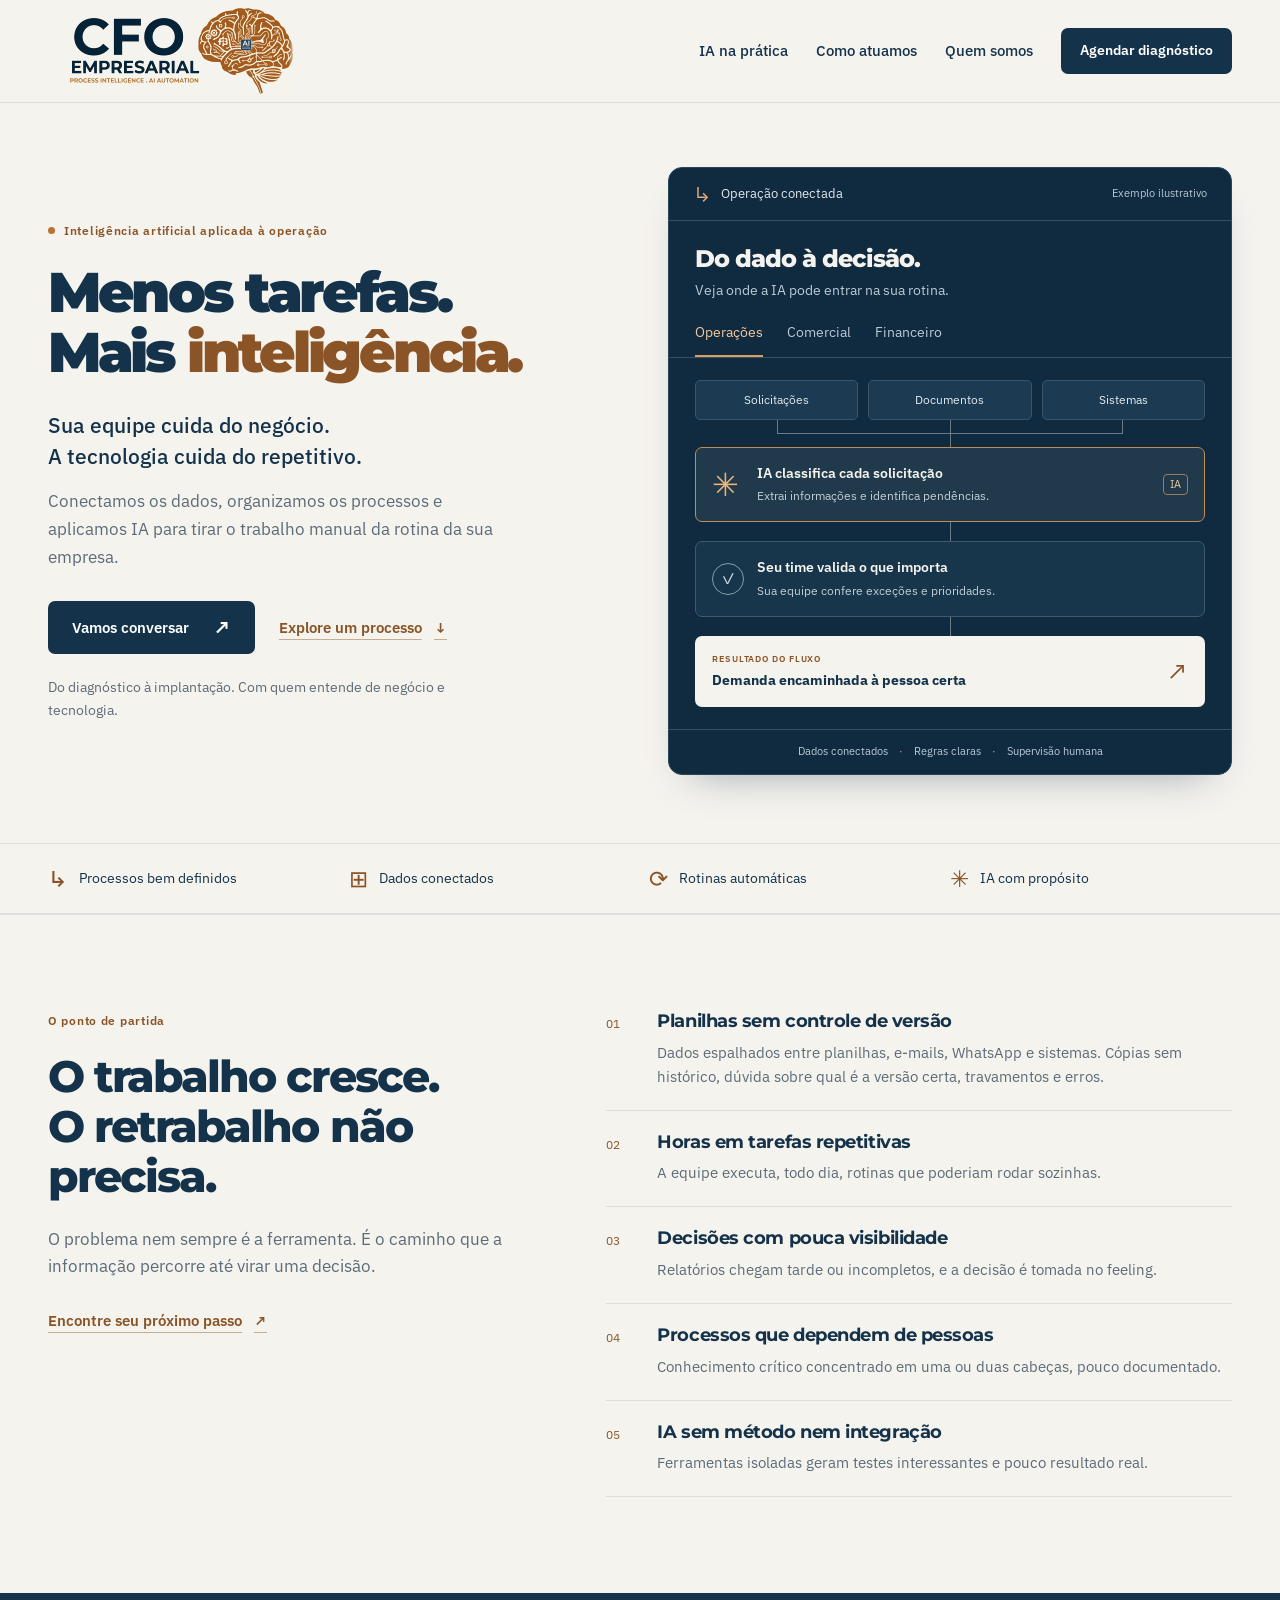
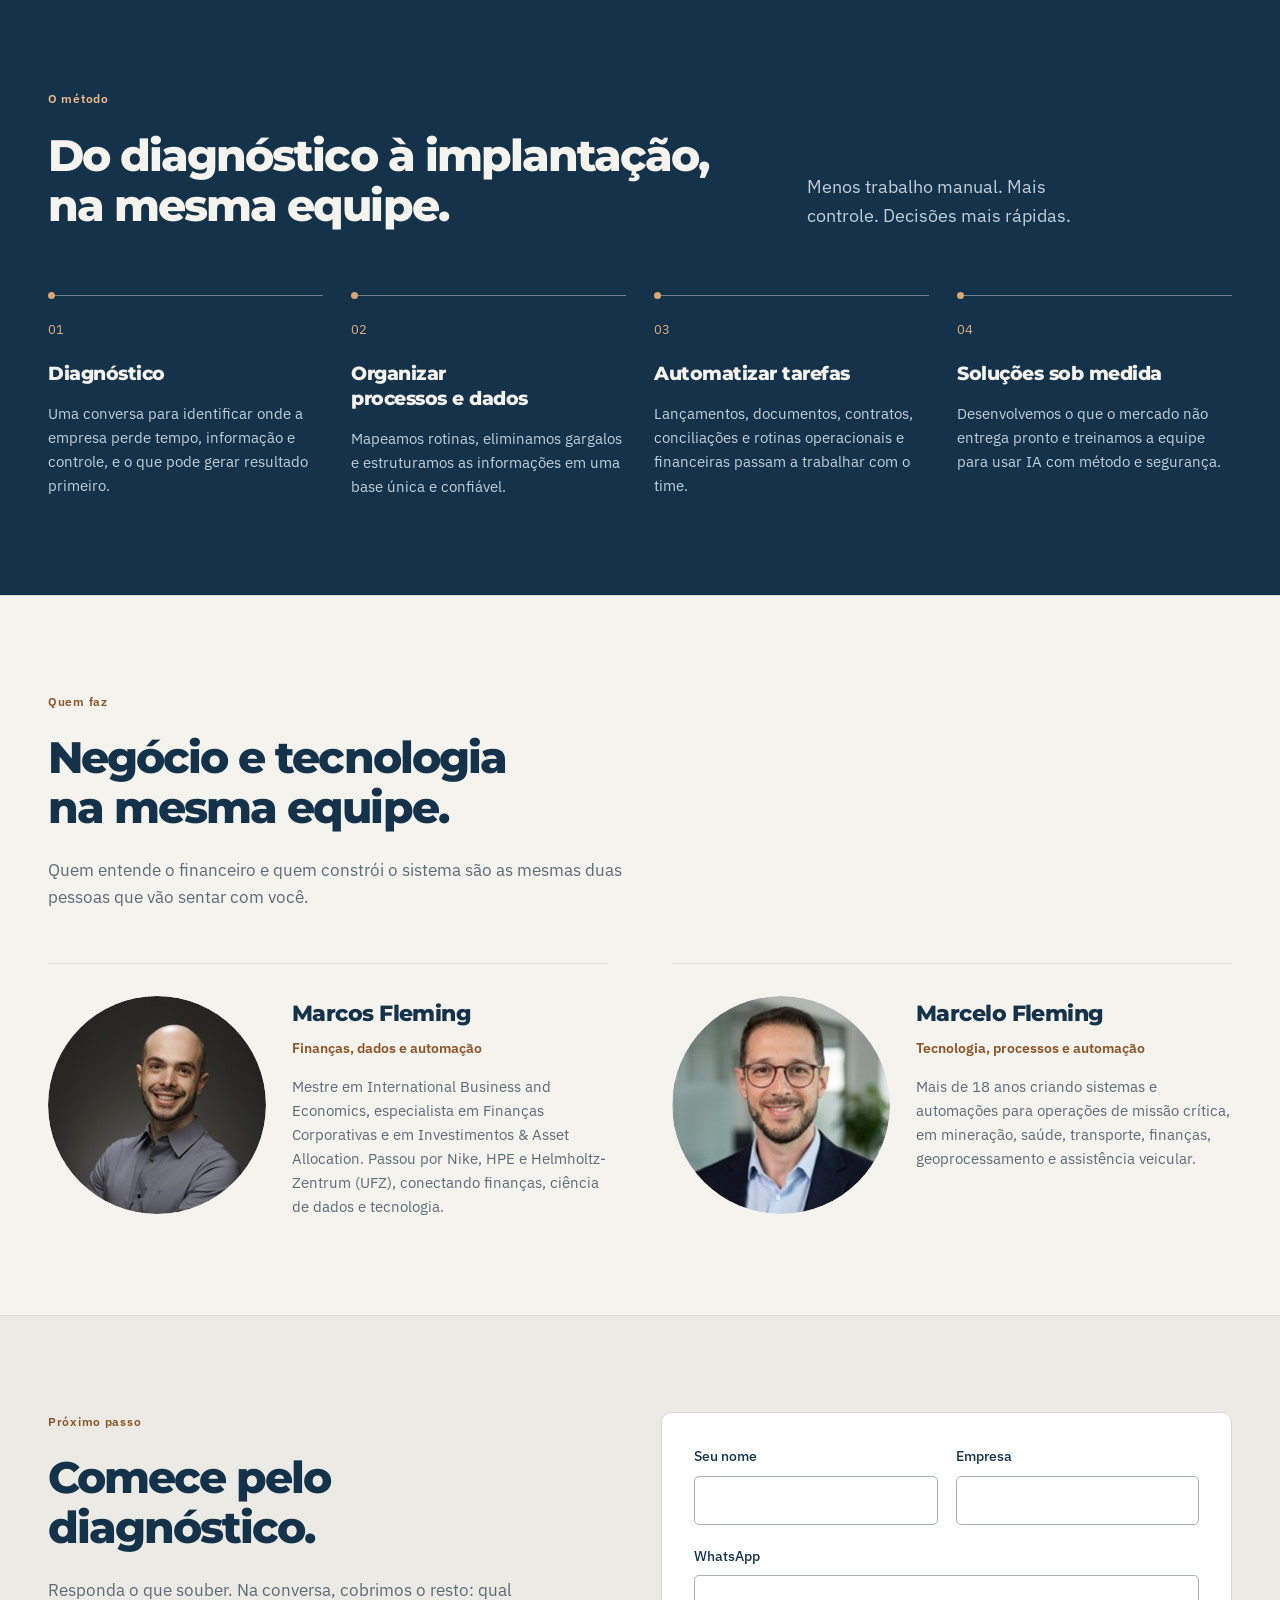
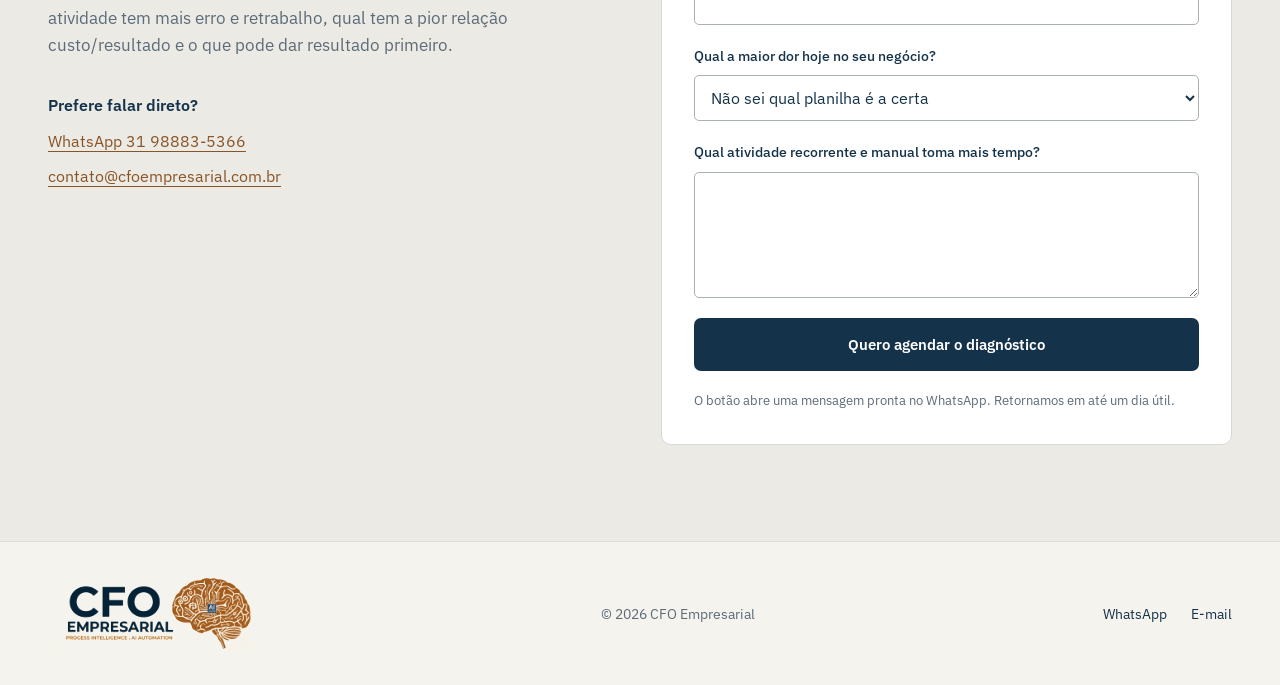
==== commit 484fb239: "fix: rodape sem LTDA, a marca ainda nao tem CNPJ proprio Co-Authored-By: Claude Opus 5 (1M context) " ====
--- a/index.html
+++ b/index.html
@@ -172,7 +172,7 @@
     </section>
   </main>
 
-  <footer class="site-footer"><div class="container footer-inner"><a class="footer-brand" href="#topo"><img src="./assets/logo_gemini.jpeg?v=20260918" alt="CFO Empresarial" width="420" height="180"></a><div><p>© Copyright 2026 CFO Empresarial LTDA</p></div><div class="footer-links"><a href="https://wa.me/5531988835366">WhatsApp</a><a href="mailto:contato@cfoempresarial.com.br">E-mail</a></div></div></footer>
+  <footer class="site-footer"><div class="container footer-inner"><a class="footer-brand" href="#topo"><img src="./assets/logo_gemini.jpeg?v=20260918" alt="CFO Empresarial" width="420" height="180"></a><div><p>© 2026 CFO Empresarial</p></div><div class="footer-links"><a href="https://wa.me/5531988835366">WhatsApp</a><a href="mailto:contato@cfoempresarial.com.br">E-mail</a></div></div></footer>
   <script src="./script.js?v=20260918" defer></script>
 </body>
 </html>
